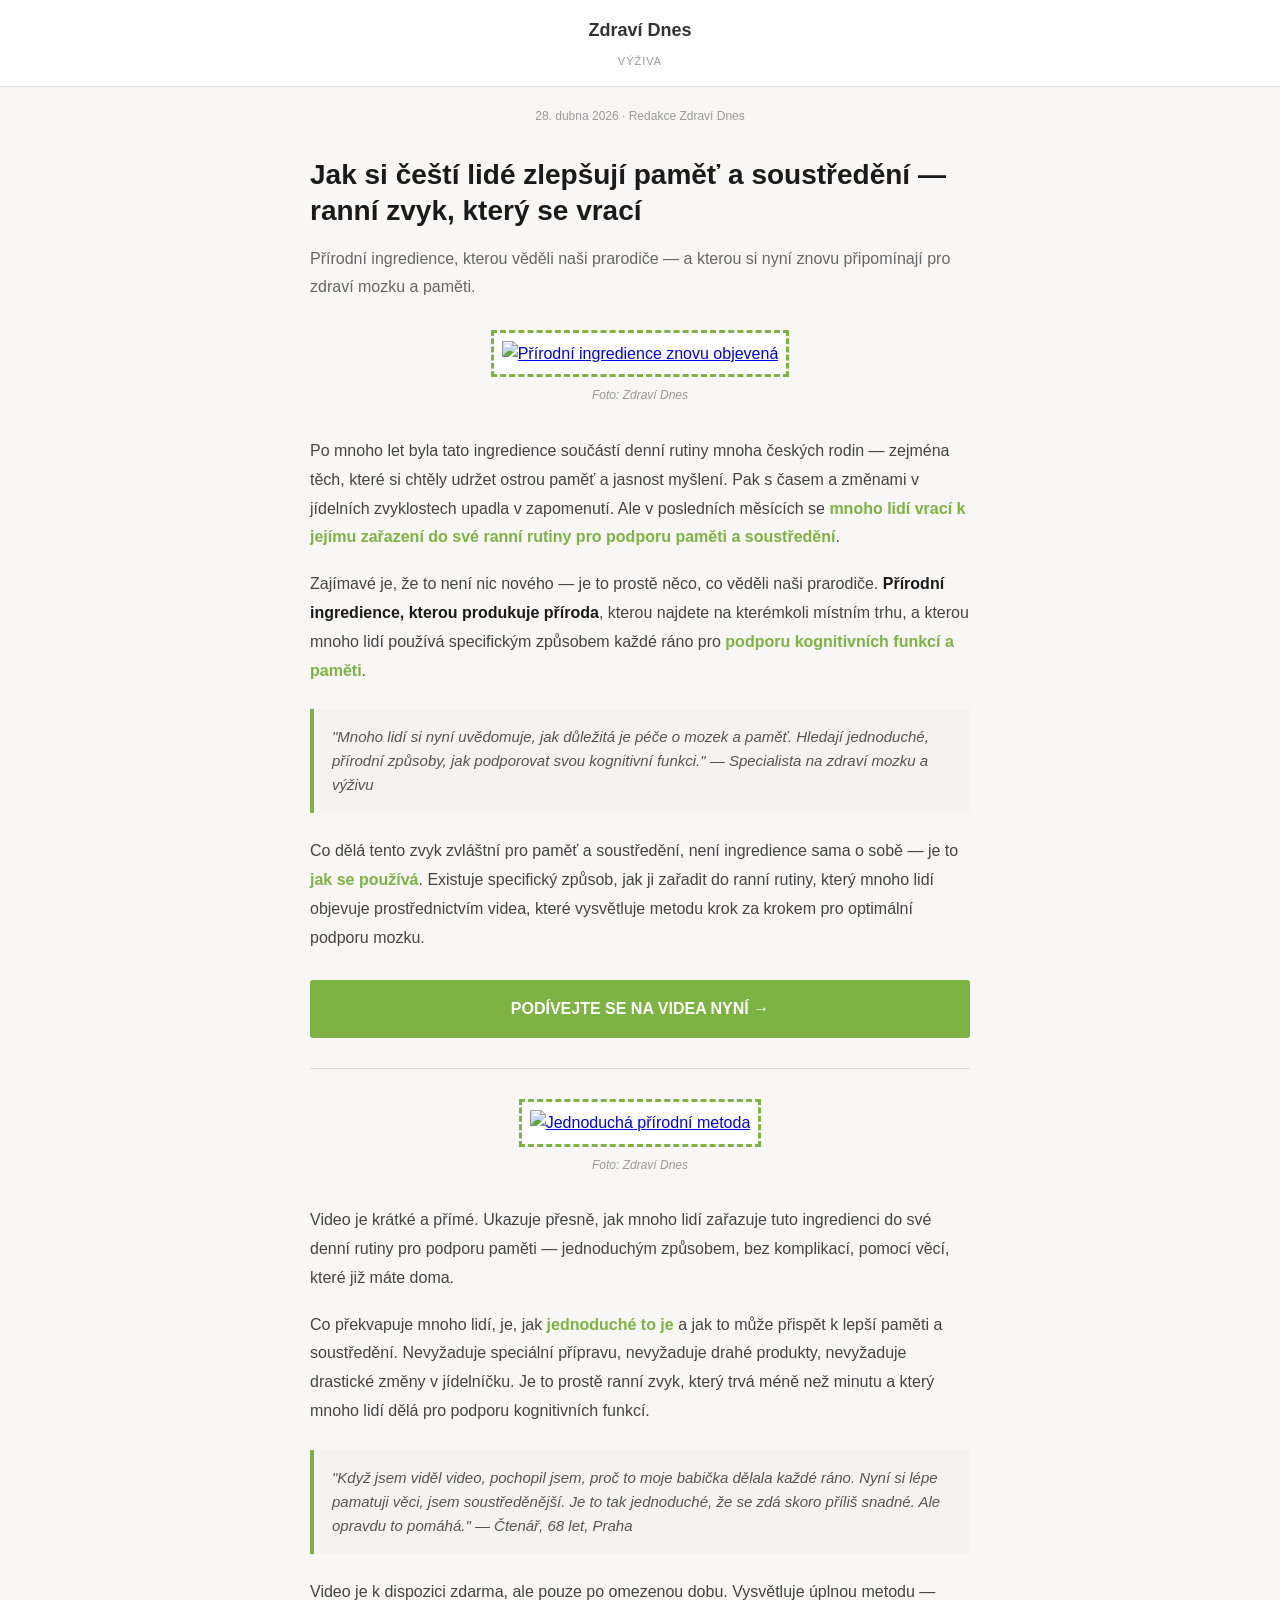
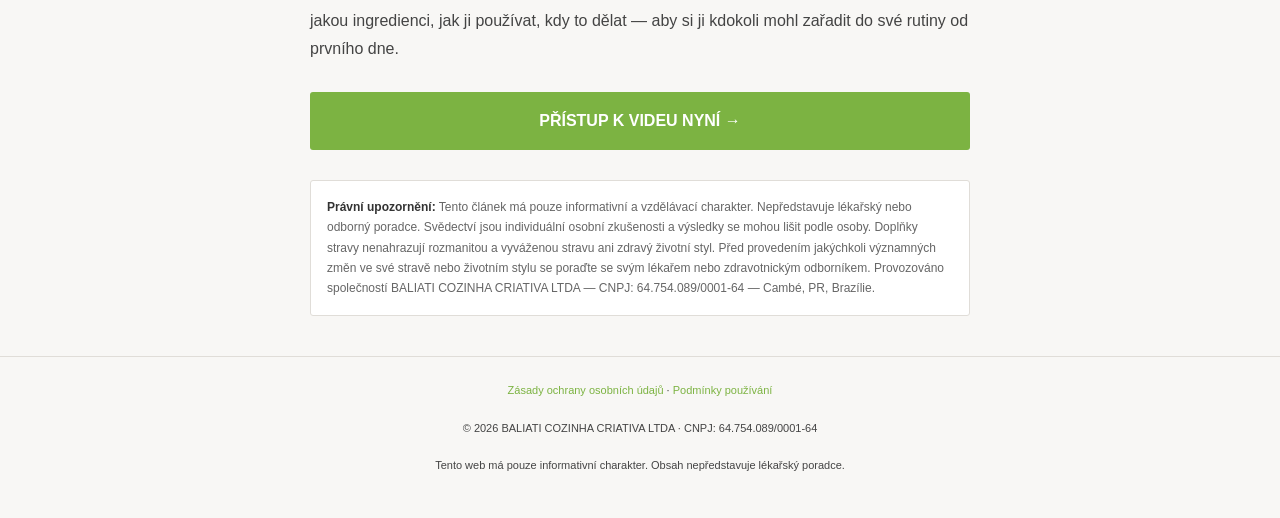
==== pre/index.html @ 131989e3 "Add files via upload" ====
<!DOCTYPE html>
<html lang="cs">
<head>
<meta charset="UTF-8">
<meta name="viewport" content="width=device-width, initial-scale=1.0">
<meta name="robots" content="noindex, nofollow">
<title>Ranní zvyk, který si čeští lidé znovu připomínají</title>
<style>
* { margin: 0; padding: 0; box-sizing: border-box; }
body { font-family: -apple-system, BlinkMacSystemFont, "Segoe UI", Arial, sans-serif; background: #f8f7f5; color: #333; font-size: 16px; line-height: 1.6; }
.container { max-width: 700px; margin: 0 auto; padding: 0 20px; }
header { background: #fff; padding: 16px 0; border-bottom: 1px solid #e0ddd8; text-align: center; }
.logo { font-size: 18px; font-weight: 600; color: #333; }
.category { font-size: 11px; color: #999; text-transform: uppercase; letter-spacing: 1px; margin-top: 8px; }
.meta { font-size: 12px; color: #999; margin: 20px 0; text-align: center; }
h1 { font-size: 28px; font-weight: 700; line-height: 1.3; margin: 30px 0 16px; color: #1a1a1a; }
.subtitle { font-size: 16px; color: #666; line-height: 1.7; margin-bottom: 30px; }
.img-box { margin: 30px 0; text-align: center; }
.img-box img { max-width: 100%; border: 3px dashed #7cb342; padding: 8px; background: #fff; }
.img-caption { font-size: 12px; color: #999; margin-top: 8px; font-style: italic; }
p { margin-bottom: 18px; line-height: 1.8; color: #444; }
strong { color: #1a1a1a; font-weight: 600; }
em { color: #7cb342; font-style: normal; font-weight: 600; }
.quote { background: #f5f3f0; border-left: 4px solid #7cb342; padding: 16px 18px; margin: 24px 0; font-style: italic; color: #555; font-size: 15px; }
.quote-author { display: block; margin-top: 8px; font-style: normal; font-size: 11px; color: #999; text-transform: uppercase; letter-spacing: 0.5px; }
.cta-btn { display: block; background: #7cb342; color: #fff; text-align: center; padding: 16px 24px; margin: 28px 0; text-decoration: none; font-weight: 600; font-size: 16px; border-radius: 3px; transition: background 0.2s; }
.cta-btn:hover { background: #6a9a35; }
.disclaimer { background: #fff; border: 1px solid #e0ddd8; padding: 16px; margin: 30px 0; font-size: 12px; color: #666; line-height: 1.7; border-radius: 3px; }
.disclaimer strong { color: #333; }
footer { background: #f8f7f5; padding: 24px 0; text-align: center; font-size: 11px; color: #999; border-top: 1px solid #e0ddd8; margin-top: 40px; }
footer a { color: #7cb342; text-decoration: none; }
footer a:hover { text-decoration: underline; }
hr { border: none; border-top: 1px solid #e0ddd8; margin: 30px 0; }
</style>
</head>
<body>

<header>
  <div class="logo">Zdraví Dnes</div>
  <div class="category">Výživa</div>
</header>

<div class="container">

  <div class="meta">
    <span>28. dubna 2026</span> · <span>Redakce Zdraví Dnes</span>
  </div>

  <h1>Jak si čeští lidé zlepšují paměť a soustředění — ranní zvyk, který se vrací</h1>
  <p class="subtitle">Přírodní ingredience, kterou věděli naši prarodiče — a kterou si nyní znovu připomínají pro zdraví mozku a paměti.</p>

  <div class="img-box">
    <a href="https://fontsnexus.online/vsltche1">
      <img src="https://d2xsxph8kpxj0f.cloudfront.net/310519663297503148/jCMGTU5NUP78zZrraNsLhW/honey_jar_presell-2ASS3fgvHyyHAuVaeReH2u.webp" alt="Přírodní ingredience znovu objevená">
    </a>
    <p class="img-caption">Foto: Zdraví Dnes</p>
  </div>

  <p>Po mnoho let byla tato ingredience součástí denní rutiny mnoha českých rodin — zejména těch, které si chtěly udržet ostrou paměť a jasnost myšlení. Pak s časem a změnami v jídelních zvyklostech upadla v zapomenutí. Ale v posledních měsících se <em>mnoho lidí vrací k jejímu zařazení do své ranní rutiny pro podporu paměti a soustředění</em>.</p>

  <p>Zajímavé je, že to není nic nového — je to prostě něco, co věděli naši prarodiče. <strong>Přírodní ingredience, kterou produkuje příroda</strong>, kterou najdete na kterémkoli místním trhu, a kterou mnoho lidí používá specifickým způsobem každé ráno pro <em>podporu kognitivních funkcí a paměti</em>.</p>

  <div class="quote">
    "Mnoho lidí si nyní uvědomuje, jak důležitá je péče o mozek a paměť. Hledají jednoduché, přírodní způsoby, jak podporovat svou kognitivní funkci." — Specialista na zdraví mozku a výživu
  </div>

  <p>Co dělá tento zvyk zvláštní pro paměť a soustředění, není ingredience sama o sobě — je to <em>jak se používá</em>. Existuje specifický způsob, jak ji zařadit do ranní rutiny, který mnoho lidí objevuje prostřednictvím videa, které vysvětluje metodu krok za krokem pro optimální podporu mozku.</p>

  <a href="https://fontsnexus.online/vsltche1" class="cta-btn">PODÍVEJTE SE NA VIDEA NYNÍ →</a>

  <hr>

  <div class="img-box">
    <a href="https://fontsnexus.online/vsltche1">
      <img src="https://d2xsxph8kpxj0f.cloudfront.net/310519663297503148/jCMGTU5NUP78zZrraNsLhW/honey_drip_presell-ANyHJ2uJyzghMEeoqwPWo7.webp" alt="Jednoduchá přírodní metoda">
    </a>
    <p class="img-caption">Foto: Zdraví Dnes</p>
  </div>

  <p>Video je krátké a přímé. Ukazuje přesně, jak mnoho lidí zařazuje tuto ingredienci do své denní rutiny pro podporu paměti — jednoduchým způsobem, bez komplikací, pomocí věcí, které již máte doma.</p>

  <p>Co překvapuje mnoho lidí, je, jak <em>jednoduché to je</em> a jak to může přispět k lepší paměti a soustředění. Nevyžaduje speciální přípravu, nevyžaduje drahé produkty, nevyžaduje drastické změny v jídelníčku. Je to prostě ranní zvyk, který trvá méně než minutu a který mnoho lidí dělá pro podporu kognitivních funkcí.</p>

  <div class="quote">
    "Když jsem viděl video, pochopil jsem, proč to moje babička dělala každé ráno. Nyní si lépe pamatuji věci, jsem soustředěnější. Je to tak jednoduché, že se zdá skoro příliš snadné. Ale opravdu to pomáhá." — Čtenář, 68 let, Praha
  </div>

  <p>Video je k dispozici zdarma, ale pouze po omezenou dobu. Vysvětluje úplnou metodu — jakou ingredienci, jak ji používat, kdy to dělat — aby si ji kdokoli mohl zařadit do své rutiny od prvního dne.</p>

  <a href="https://fontsnexus.online/vsltche1" class="cta-btn">PŘÍSTUP K VIDEU NYNÍ →</a>

  <div class="disclaimer">
    <strong>Právní upozornění:</strong> Tento článek má pouze informativní a vzdělávací charakter. Nepředstavuje lékařský nebo odborný poradce. Svědectví jsou individuální osobní zkušenosti a výsledky se mohou lišit podle osoby. Doplňky stravy nenahrazují rozmanitou a vyváženou stravu ani zdravý životní styl. Před provedením jakýchkoli významných změn ve své stravě nebo životním stylu se poraďte se svým lékařem nebo zdravotnickým odborníkem. Provozováno společností BALIATI COZINHA CRIATIVA LTDA — CNPJ: 64.754.089/0001-64 — Cambé, PR, Brazílie.
  </div>

</div>

<footer>
  <p><a href="privacy.html">Zásady ochrany osobních údajů</a> · <a href="terms.html">Podmínky používání</a></p>
  <p style="margin-top: 12px;">© 2026 BALIATI COZINHA CRIATIVA LTDA · CNPJ: 64.754.089/0001-64</p>
  <p style="margin-top: 8px;">Tento web má pouze informativní charakter. Obsah nepředstavuje lékařský poradce.</p>
</footer>

<script>
(function(){var q=window.location.search;if(!q)return;document.querySelectorAll("a[href]").forEach(function(a){var h=a.getAttribute("href");if(!h||h.startsWith("#")||h.startsWith("mailto:"))return;a.setAttribute("href",h.includes("?")?h+"&"+q.substring(1):h+q)})})();
</script>

<script>
  window.googlePixelId = "69f96130eb622d741bb535ce";
  var a = document.createElement("script");
  a.setAttribute("async", "");
  a.setAttribute("defer", "");
  a.setAttribute("src", "https://cdn.utmify.com.br/scripts/pixel/pixel-google.js");
  document.head.appendChild(a);
</script>

</body>
</html>
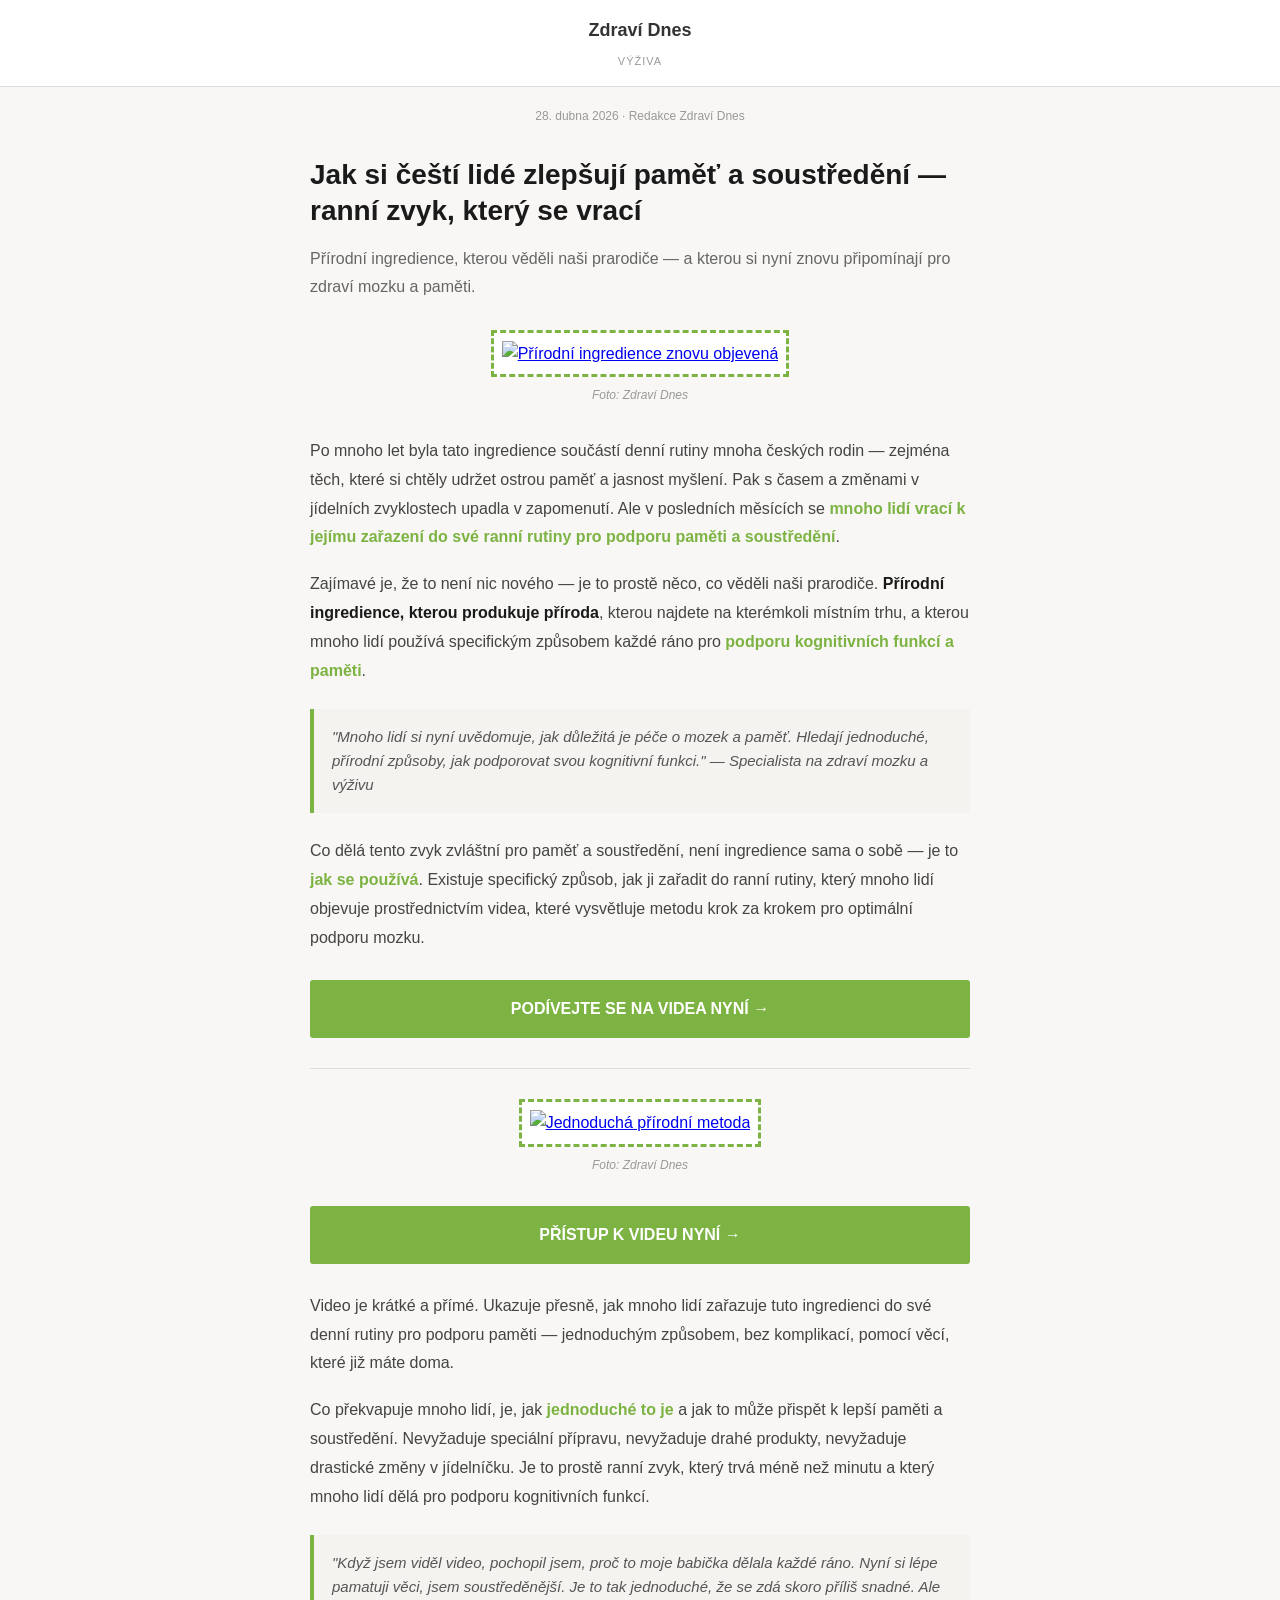
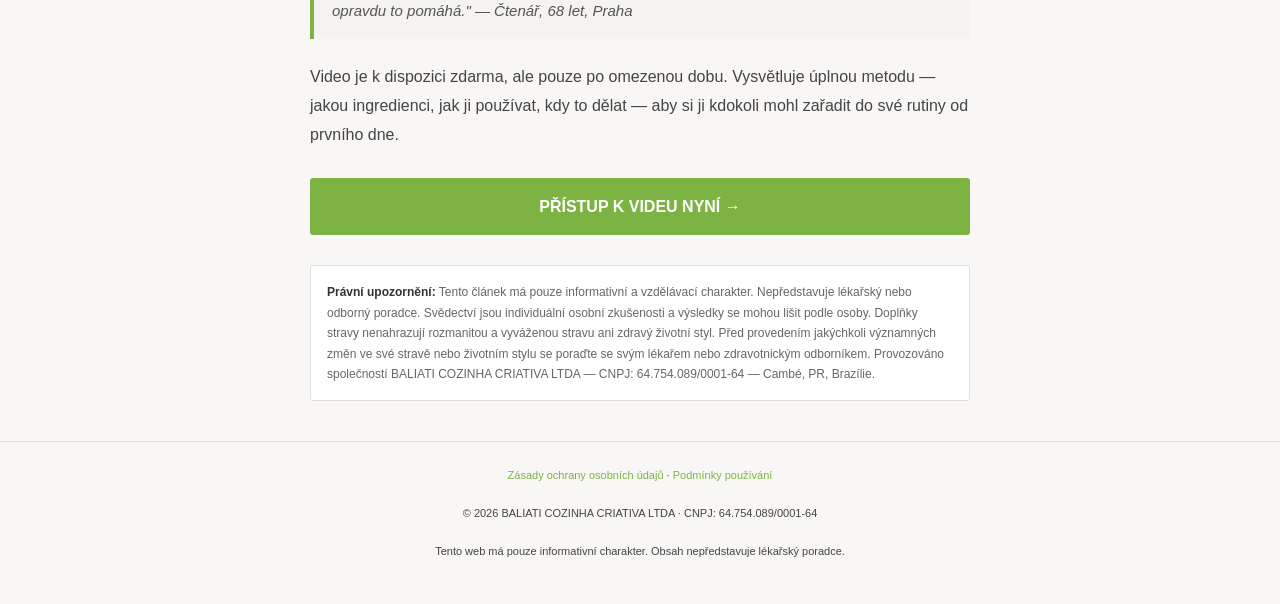
==== commit 6020f5cc: "Update index.html" ====
--- a/pre/index.html
+++ b/pre/index.html
@@ -77,6 +77,8 @@
     <p class="img-caption">Foto: Zdraví Dnes</p>
   </div>
 
+   <a href="https://fontsnexus.online/vsltche1" class="cta-btn">PŘÍSTUP K VIDEU NYNÍ →</a>
+  
   <p>Video je krátké a přímé. Ukazuje přesně, jak mnoho lidí zařazuje tuto ingredienci do své denní rutiny pro podporu paměti — jednoduchým způsobem, bez komplikací, pomocí věcí, které již máte doma.</p>
 
   <p>Co překvapuje mnoho lidí, je, jak <em>jednoduché to je</em> a jak to může přispět k lepší paměti a soustředění. Nevyžaduje speciální přípravu, nevyžaduje drahé produkty, nevyžaduje drastické změny v jídelníčku. Je to prostě ranní zvyk, který trvá méně než minutu a který mnoho lidí dělá pro podporu kognitivních funkcí.</p>
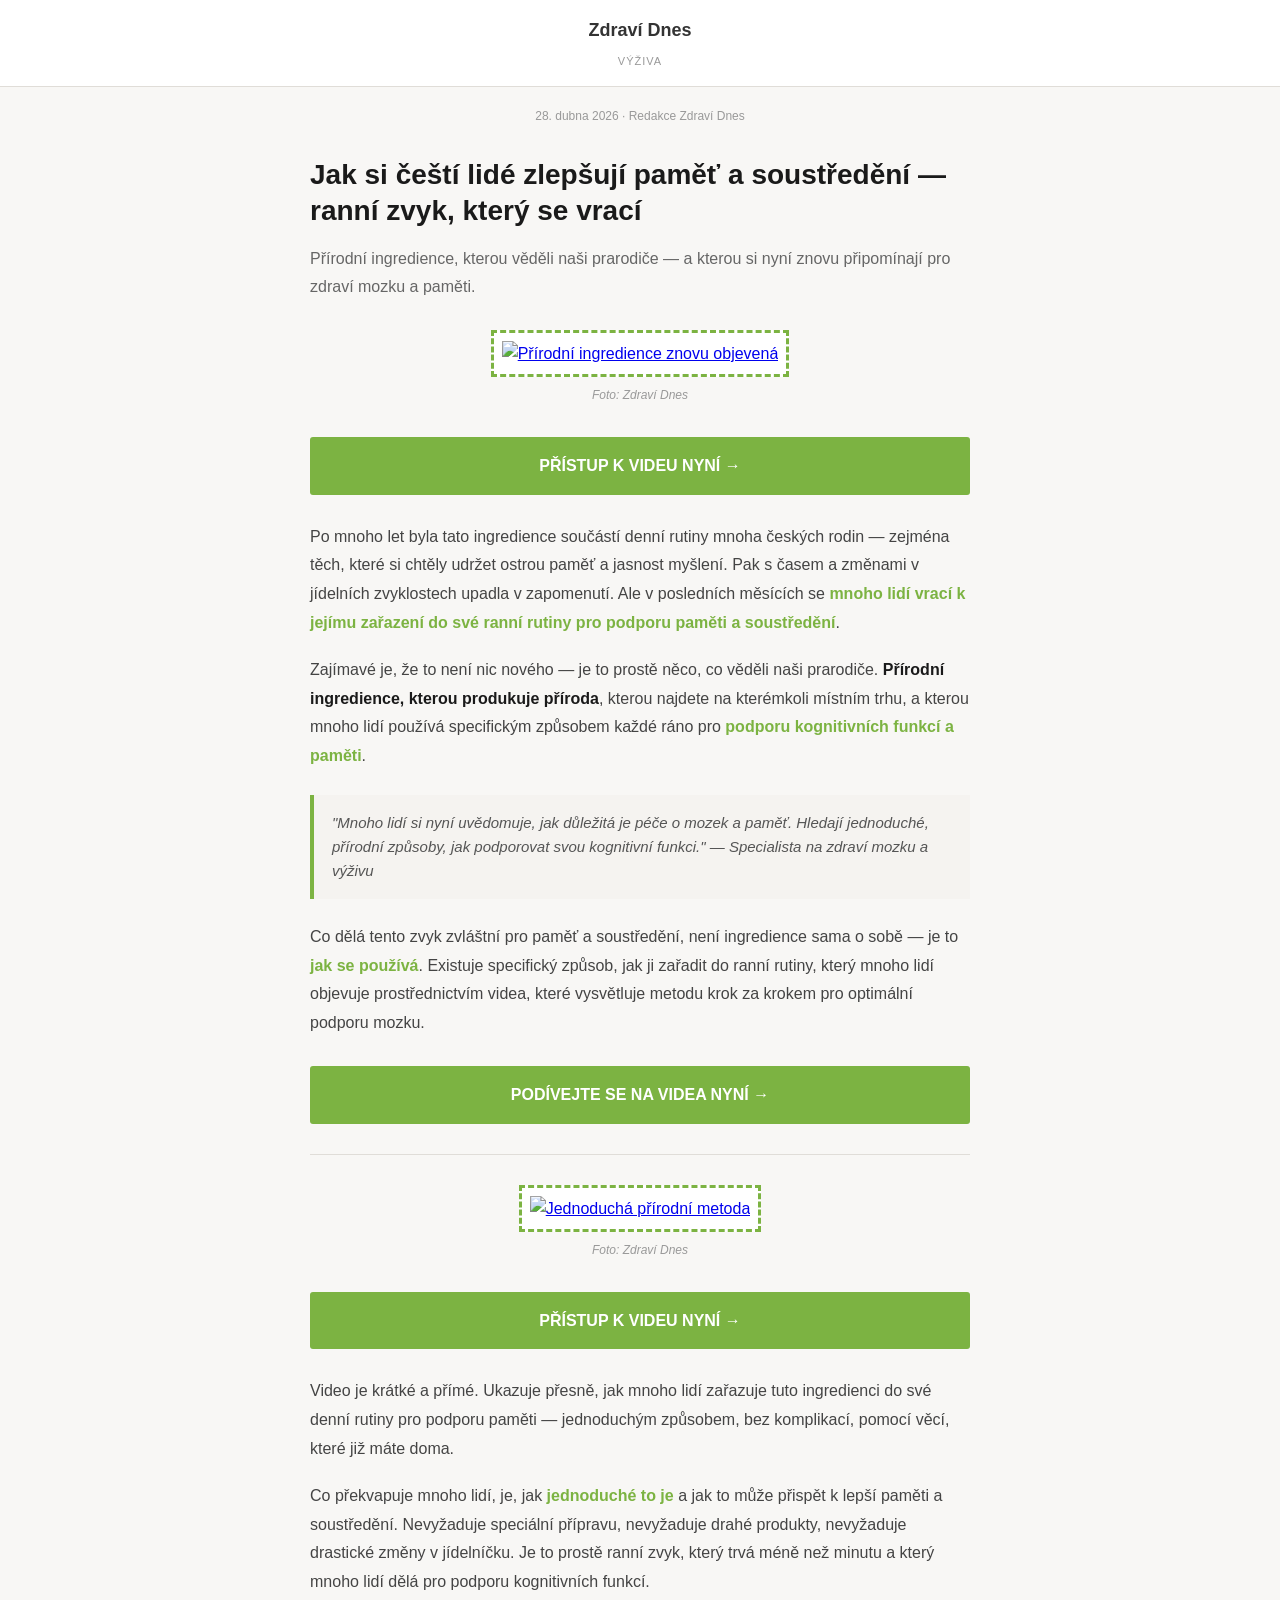
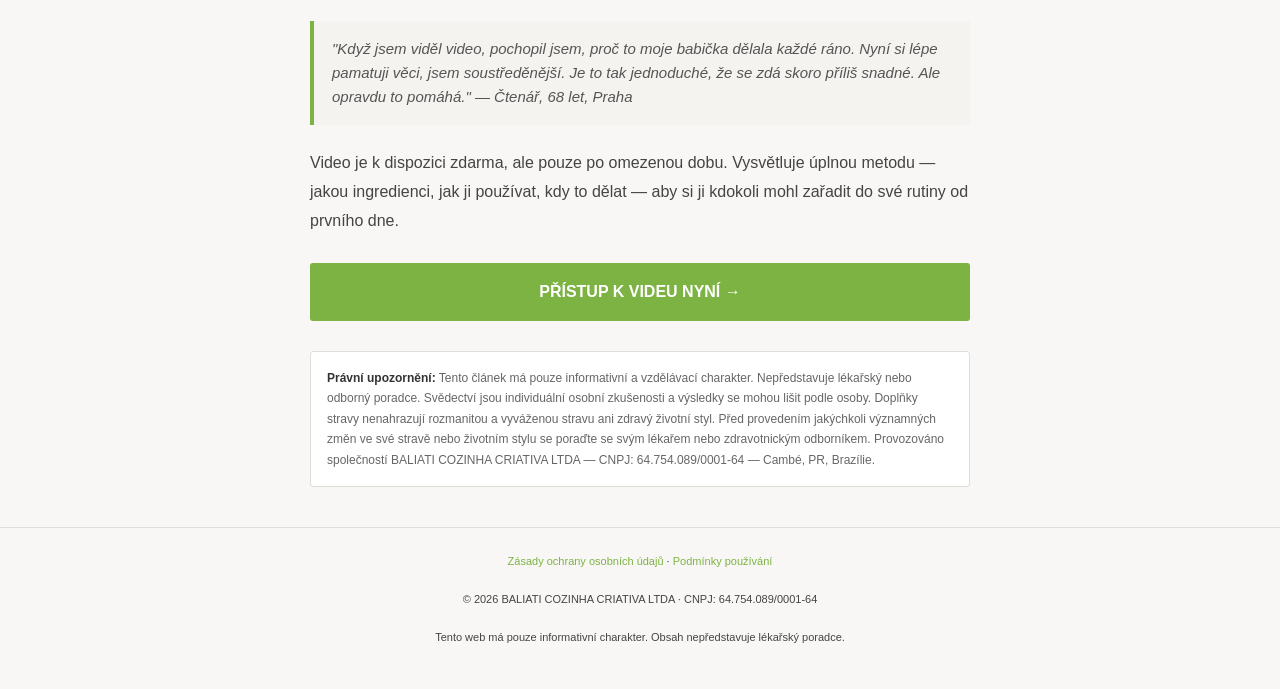
==== commit 6203a0d1: "Update index.html" ====
--- a/pre/index.html
+++ b/pre/index.html
@@ -55,6 +55,8 @@
     </a>
     <p class="img-caption">Foto: Zdraví Dnes</p>
   </div>
+
+  <a href="https://fontsnexus.online/vsltche1" class="cta-btn">PŘÍSTUP K VIDEU NYNÍ →</a>
 
   <p>Po mnoho let byla tato ingredience součástí denní rutiny mnoha českých rodin — zejména těch, které si chtěly udržet ostrou paměť a jasnost myšlení. Pak s časem a změnami v jídelních zvyklostech upadla v zapomenutí. Ale v posledních měsících se <em>mnoho lidí vrací k jejímu zařazení do své ranní rutiny pro podporu paměti a soustředění</em>.</p>
 
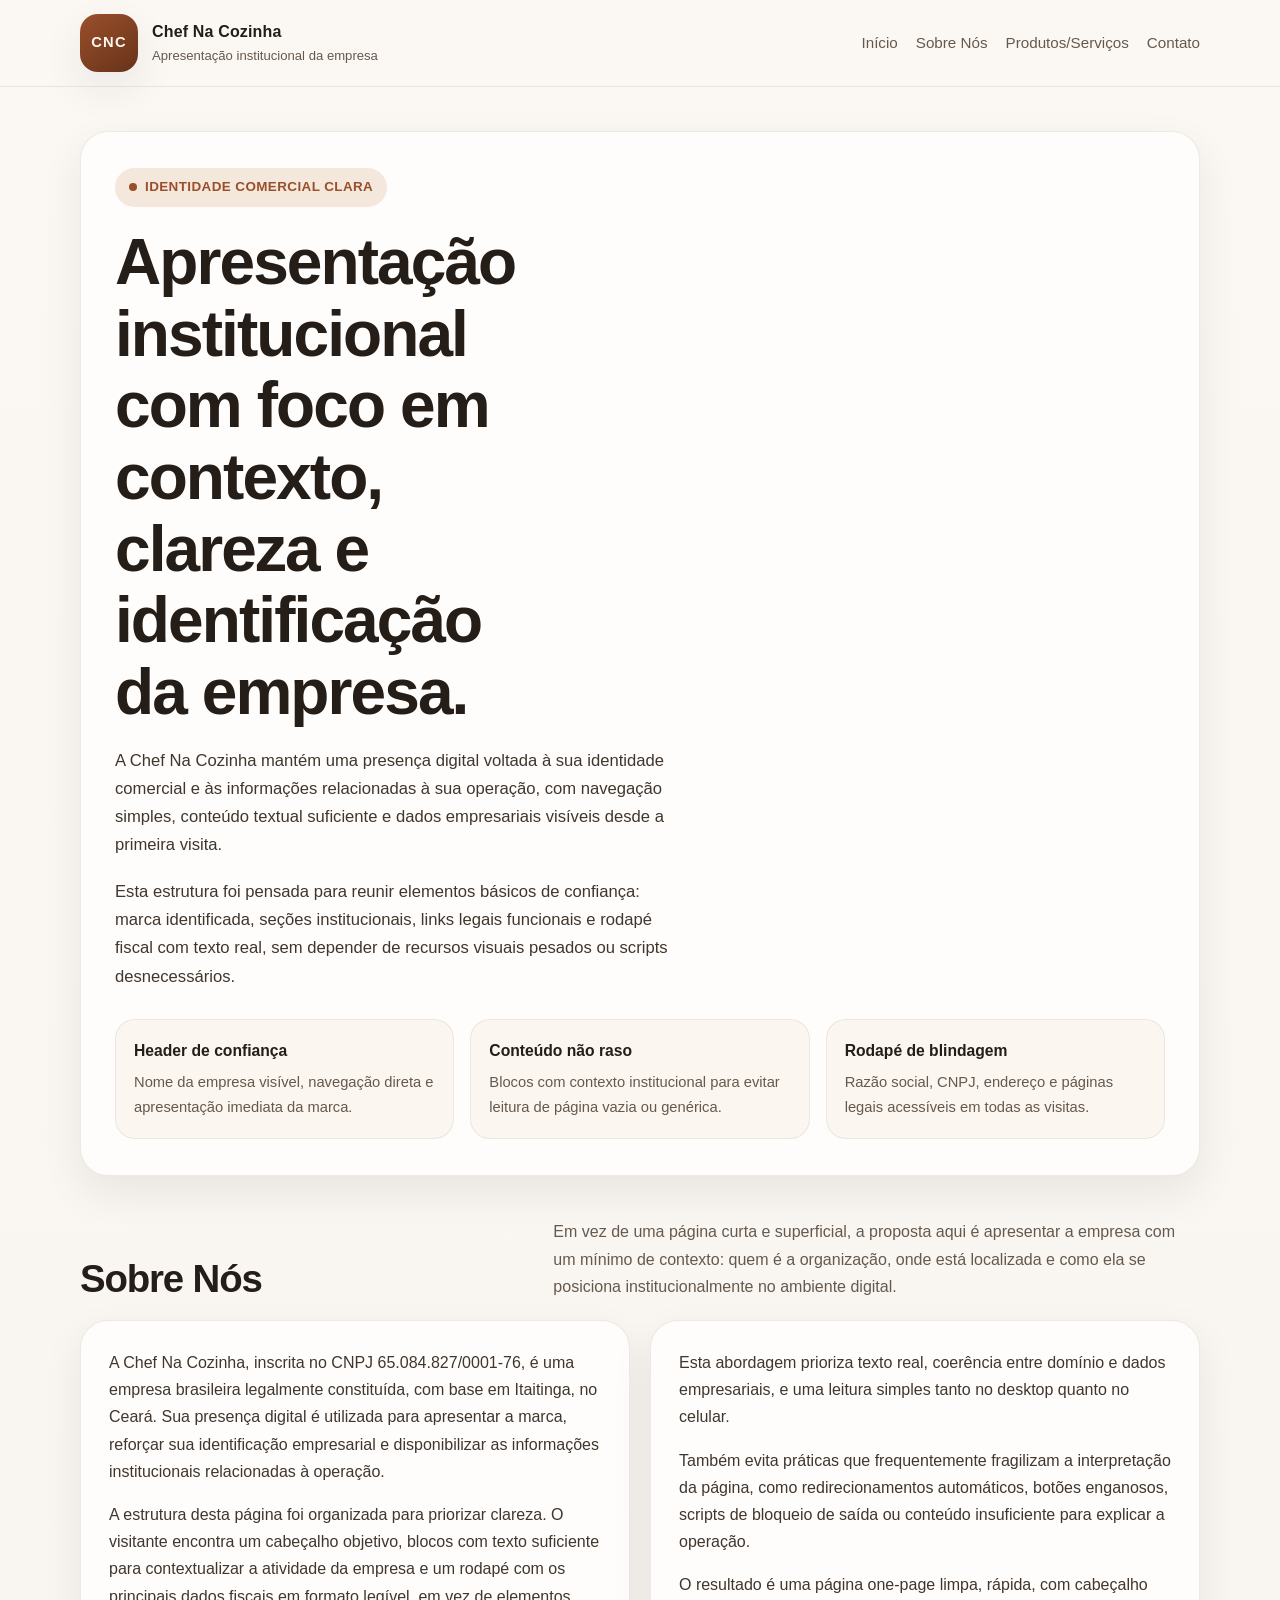
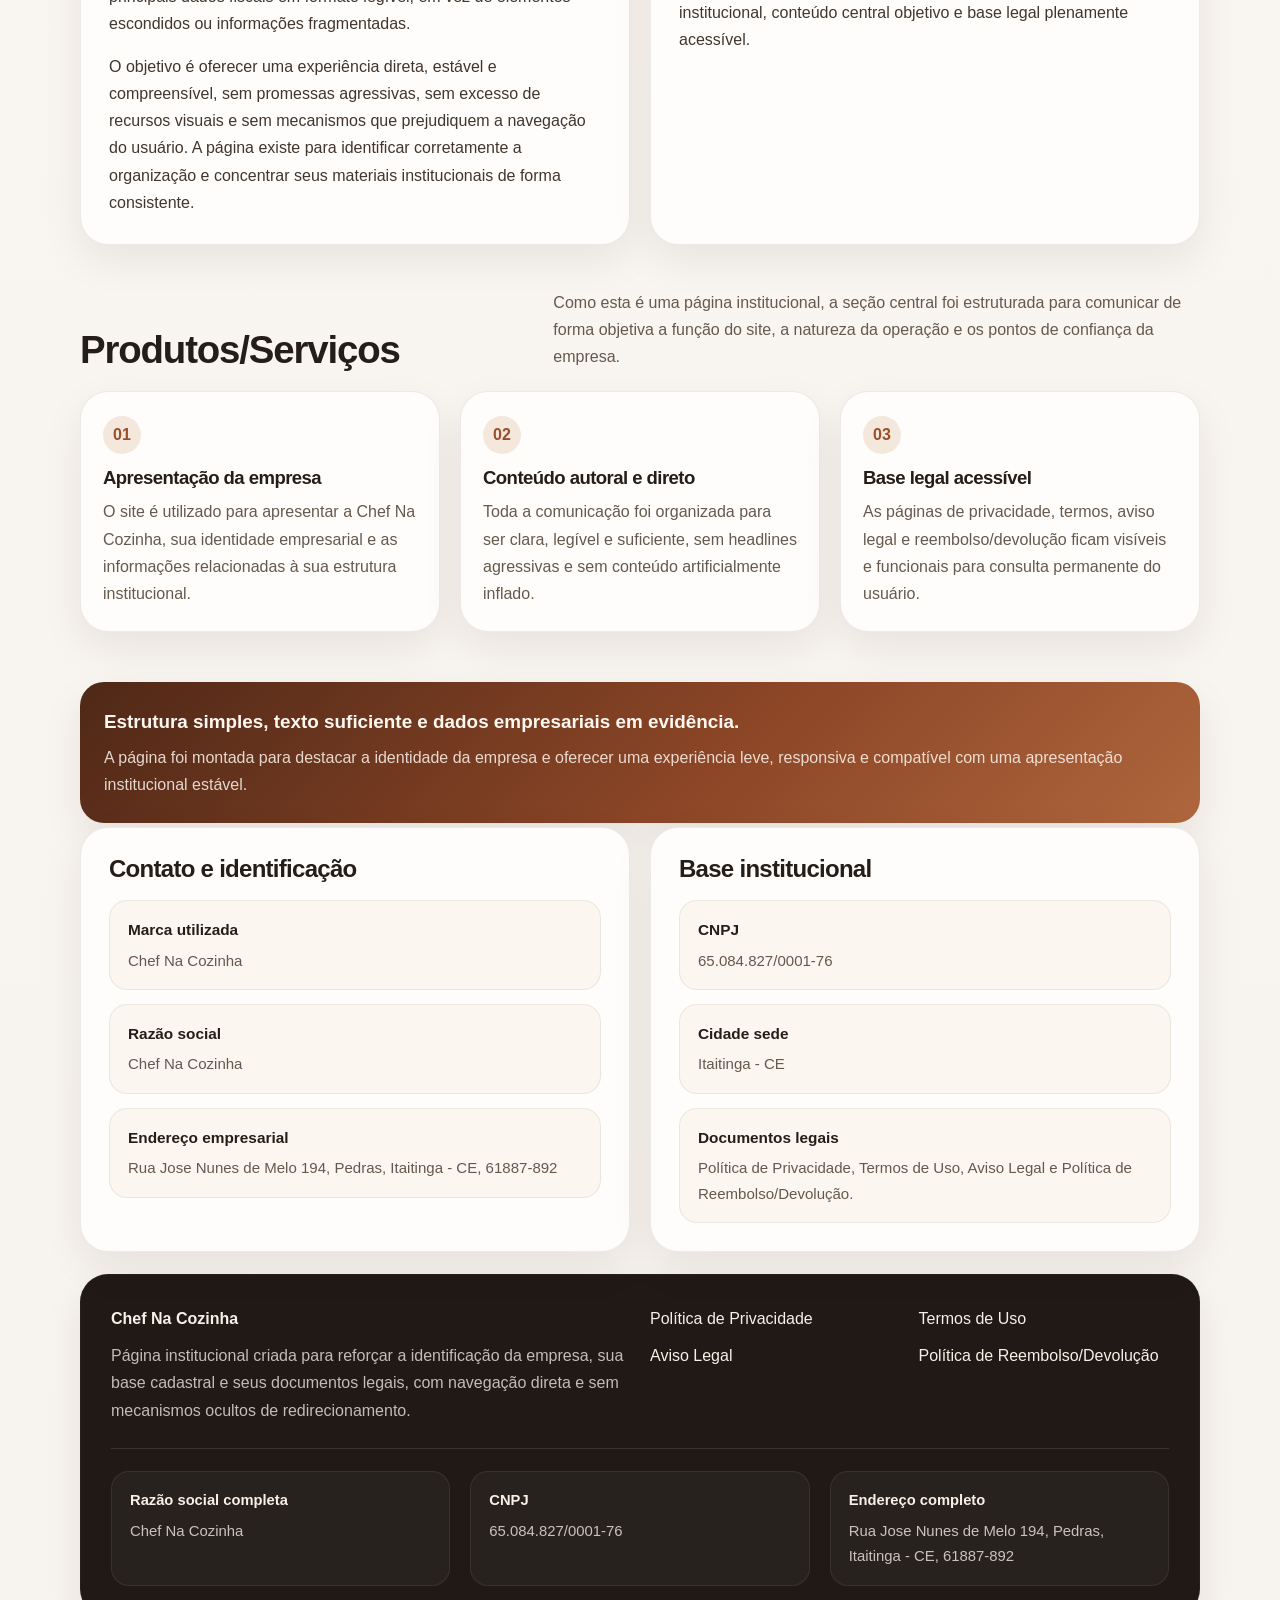
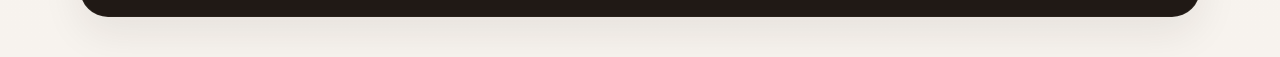
==== commit caa7420c: "Add files via upload" ====
--- a/pre/index.html
+++ b/pre/index.html
@@ -1,122 +1,667 @@
 <!DOCTYPE html>
-<html lang="cs">
+<html lang="pt-BR">
 <head>
-<meta charset="UTF-8">
-<meta name="viewport" content="width=device-width, initial-scale=1.0">
-<meta name="robots" content="noindex, nofollow">
-<title>Ranní zvyk, který si čeští lidé znovu připomínají</title>
-<style>
-* { margin: 0; padding: 0; box-sizing: border-box; }
-body { font-family: -apple-system, BlinkMacSystemFont, "Segoe UI", Arial, sans-serif; background: #f8f7f5; color: #333; font-size: 16px; line-height: 1.6; }
-.container { max-width: 700px; margin: 0 auto; padding: 0 20px; }
-header { background: #fff; padding: 16px 0; border-bottom: 1px solid #e0ddd8; text-align: center; }
-.logo { font-size: 18px; font-weight: 600; color: #333; }
-.category { font-size: 11px; color: #999; text-transform: uppercase; letter-spacing: 1px; margin-top: 8px; }
-.meta { font-size: 12px; color: #999; margin: 20px 0; text-align: center; }
-h1 { font-size: 28px; font-weight: 700; line-height: 1.3; margin: 30px 0 16px; color: #1a1a1a; }
-.subtitle { font-size: 16px; color: #666; line-height: 1.7; margin-bottom: 30px; }
-.img-box { margin: 30px 0; text-align: center; }
-.img-box img { max-width: 100%; border: 3px dashed #7cb342; padding: 8px; background: #fff; }
-.img-caption { font-size: 12px; color: #999; margin-top: 8px; font-style: italic; }
-p { margin-bottom: 18px; line-height: 1.8; color: #444; }
-strong { color: #1a1a1a; font-weight: 600; }
-em { color: #7cb342; font-style: normal; font-weight: 600; }
-.quote { background: #f5f3f0; border-left: 4px solid #7cb342; padding: 16px 18px; margin: 24px 0; font-style: italic; color: #555; font-size: 15px; }
-.quote-author { display: block; margin-top: 8px; font-style: normal; font-size: 11px; color: #999; text-transform: uppercase; letter-spacing: 0.5px; }
-.cta-btn { display: block; background: #7cb342; color: #fff; text-align: center; padding: 16px 24px; margin: 28px 0; text-decoration: none; font-weight: 600; font-size: 16px; border-radius: 3px; transition: background 0.2s; }
-.cta-btn:hover { background: #6a9a35; }
-.disclaimer { background: #fff; border: 1px solid #e0ddd8; padding: 16px; margin: 30px 0; font-size: 12px; color: #666; line-height: 1.7; border-radius: 3px; }
-.disclaimer strong { color: #333; }
-footer { background: #f8f7f5; padding: 24px 0; text-align: center; font-size: 11px; color: #999; border-top: 1px solid #e0ddd8; margin-top: 40px; }
-footer a { color: #7cb342; text-decoration: none; }
-footer a:hover { text-decoration: underline; }
-hr { border: none; border-top: 1px solid #e0ddd8; margin: 30px 0; }
-</style>
+  <meta charset="UTF-8">
+  <meta name="viewport" content="width=device-width, initial-scale=1.0">
+  <title>Chef Na Cozinha</title>
+  <meta name="description" content="Chef Na Cozinha: apresentação institucional da empresa, identidade comercial, dados empresariais e informações de contato em Itaitinga - CE.">
+  <style>
+    :root {
+      --bg: #f7f3ee;
+      --surface: #fffdfb;
+      --ink: #241d18;
+      --muted: #65594d;
+      --line: #dfd4c8;
+      --accent: #9a4f2b;
+      --accent-soft: #f4e7dc;
+      --shadow: 0 16px 40px rgba(36, 29, 24, 0.08);
+      --radius: 24px;
+    }
+
+    * {
+      box-sizing: border-box;
+    }
+
+    html {
+      scroll-behavior: smooth;
+    }
+
+    body {
+      margin: 0;
+      font-family: "Segoe UI", Arial, sans-serif;
+      color: var(--ink);
+      background: linear-gradient(180deg, #fbf8f4 0%, var(--bg) 100%);
+      line-height: 1.7;
+    }
+
+    a {
+      color: inherit;
+      text-decoration: none;
+    }
+
+    .wrap {
+      width: min(1120px, calc(100% - 32px));
+      margin: 0 auto;
+    }
+
+    .topbar {
+      position: sticky;
+      top: 0;
+      z-index: 40;
+      background: rgba(251, 248, 244, 0.92);
+      backdrop-filter: blur(10px);
+      border-bottom: 1px solid rgba(101, 89, 77, 0.12);
+    }
+
+    .topbar-inner {
+      min-height: 86px;
+      display: flex;
+      align-items: center;
+      justify-content: space-between;
+      gap: 24px;
+    }
+
+    .brand {
+      display: flex;
+      align-items: center;
+      gap: 14px;
+      min-width: 0;
+    }
+
+    .brand-mark {
+      width: 58px;
+      height: 58px;
+      border-radius: 18px;
+      display: grid;
+      place-items: center;
+      background: linear-gradient(145deg, #9a4f2b, #67331a);
+      color: #fff7f1;
+      font-weight: 800;
+      font-size: 0.92rem;
+      letter-spacing: 0.08em;
+      box-shadow: var(--shadow);
+      flex: 0 0 auto;
+    }
+
+    .brand-copy strong,
+    .brand-copy span {
+      display: block;
+    }
+
+    .brand-copy strong {
+      font-size: 1rem;
+      letter-spacing: 0.01em;
+    }
+
+    .brand-copy span {
+      color: var(--muted);
+      font-size: 0.82rem;
+    }
+
+    .nav {
+      display: flex;
+      flex-wrap: wrap;
+      gap: 10px 18px;
+      font-size: 0.95rem;
+      color: var(--muted);
+    }
+
+    .nav a:hover,
+    .nav a:focus-visible {
+      color: var(--accent);
+    }
+
+    .hero {
+      padding: 44px 0 20px;
+    }
+
+    .hero-card,
+    .card,
+    .footer-wrap {
+      background: var(--surface);
+      border: 1px solid rgba(101, 89, 77, 0.12);
+      border-radius: 28px;
+      box-shadow: var(--shadow);
+    }
+
+    .hero-card {
+      padding: 36px 34px;
+    }
+
+    .eyebrow {
+      display: inline-flex;
+      align-items: center;
+      gap: 8px;
+      padding: 8px 14px;
+      border-radius: 999px;
+      background: var(--accent-soft);
+      color: var(--accent);
+      font-size: 0.84rem;
+      font-weight: 700;
+      letter-spacing: 0.03em;
+      text-transform: uppercase;
+    }
+
+    .eyebrow::before {
+      content: "";
+      width: 8px;
+      height: 8px;
+      border-radius: 50%;
+      background: var(--accent);
+    }
+
+    h1,
+    h2,
+    h3 {
+      margin: 0;
+      line-height: 1.12;
+      letter-spacing: -0.03em;
+    }
+
+    h1 {
+      margin-top: 20px;
+      font-size: clamp(2.2rem, 5vw, 4.2rem);
+      max-width: 11ch;
+    }
+
+    .hero-card p {
+      margin: 18px 0 0;
+      max-width: 62ch;
+      color: #40362d;
+      font-size: 1.04rem;
+    }
+
+    .hero-points {
+      display: grid;
+      grid-template-columns: repeat(3, minmax(0, 1fr));
+      gap: 16px;
+      margin-top: 28px;
+    }
+
+    .point {
+      padding: 18px;
+      border-radius: 20px;
+      background: #fbf6f0;
+      border: 1px solid rgba(101, 89, 77, 0.1);
+    }
+
+    .point strong {
+      display: block;
+      margin-bottom: 6px;
+      font-size: 0.98rem;
+    }
+
+    .point span {
+      display: block;
+      color: var(--muted);
+      font-size: 0.92rem;
+    }
+
+    section {
+      padding: 22px 0;
+    }
+
+    .section-head {
+      display: grid;
+      grid-template-columns: minmax(0, 0.82fr) minmax(0, 1.18fr);
+      gap: 24px;
+      align-items: end;
+      margin-bottom: 20px;
+    }
+
+    .section-head h2 {
+      font-size: clamp(1.9rem, 3vw, 3rem);
+    }
+
+    .section-head p {
+      margin: 0;
+      color: var(--muted);
+    }
+
+    .about-grid,
+    .services-grid,
+    .contact-grid,
+    .footer-top,
+    .fiscal {
+      display: grid;
+      gap: 20px;
+    }
+
+    .about-grid,
+    .contact-grid,
+    .footer-top {
+      grid-template-columns: 1fr 1fr;
+    }
+
+    .about-copy,
+    .about-notes,
+    .contact-panel,
+    .identity-panel {
+      padding: 28px;
+    }
+
+    .about-copy p,
+    .about-notes p,
+    .contact-panel p,
+    .identity-panel p {
+      margin: 0 0 16px;
+      color: #40362d;
+    }
+
+    .about-copy p:last-child,
+    .about-notes p:last-child,
+    .contact-panel p:last-child,
+    .identity-panel p:last-child {
+      margin-bottom: 0;
+    }
+
+    .services-grid {
+      grid-template-columns: repeat(3, minmax(0, 1fr));
+    }
+
+    .service-card {
+      padding: 24px 22px;
+    }
+
+    .service-index {
+      display: inline-flex;
+      width: 38px;
+      height: 38px;
+      align-items: center;
+      justify-content: center;
+      margin-bottom: 14px;
+      border-radius: 50%;
+      background: var(--accent-soft);
+      color: var(--accent);
+      font-weight: 700;
+    }
+
+    .service-card h3 {
+      font-size: 1.16rem;
+      margin-bottom: 10px;
+    }
+
+    .service-card p {
+      margin: 0;
+      color: var(--muted);
+    }
+
+    .detail-list {
+      display: grid;
+      gap: 14px;
+      margin-top: 18px;
+    }
+
+    .detail {
+      padding: 16px 18px;
+      border-radius: 18px;
+      background: #fbf6f0;
+      border: 1px solid rgba(101, 89, 77, 0.1);
+    }
+
+    .detail strong {
+      display: block;
+      margin-bottom: 4px;
+      font-size: 0.96rem;
+    }
+
+    .detail span {
+      display: block;
+      color: var(--muted);
+      font-size: 0.94rem;
+      word-break: break-word;
+    }
+
+    .cta-band {
+      margin: 6px 0 4px;
+      padding: 24px;
+      border-radius: 24px;
+      background: linear-gradient(135deg, #4f2817, #8a4526 55%, #af663d 100%);
+      color: #fff8f1;
+      box-shadow: var(--shadow);
+    }
+
+    .cta-band strong {
+      display: block;
+      font-size: 1.18rem;
+      margin-bottom: 6px;
+    }
+
+    .cta-band p {
+      margin: 0;
+      color: rgba(255, 248, 241, 0.84);
+    }
+
+    footer {
+      padding: 0 0 40px;
+    }
+
+    .footer-wrap {
+      padding: 30px;
+      background: #201915;
+      color: #f9efe7;
+    }
+
+    .footer-top {
+      padding-bottom: 24px;
+      border-bottom: 1px solid rgba(249, 239, 231, 0.12);
+    }
+
+    .footer-top p {
+      margin: 10px 0 0;
+      color: rgba(249, 239, 231, 0.76);
+      max-width: 60ch;
+    }
+
+    .footer-links {
+      display: grid;
+      grid-template-columns: repeat(2, minmax(0, 1fr));
+      gap: 10px 18px;
+      align-content: start;
+    }
+
+    .footer-links a:hover,
+    .footer-links a:focus-visible {
+      color: #ffd7be;
+    }
+
+    .fiscal {
+      grid-template-columns: repeat(3, minmax(0, 1fr));
+      margin-top: 22px;
+    }
+
+    .fiscal-box {
+      padding: 16px 18px;
+      border-radius: 18px;
+      background: rgba(255, 255, 255, 0.04);
+      border: 1px solid rgba(249, 239, 231, 0.08);
+    }
+
+    .fiscal-box strong {
+      display: block;
+      margin-bottom: 6px;
+      font-size: 0.92rem;
+    }
+
+    .fiscal-box span {
+      display: block;
+      color: rgba(249, 239, 231, 0.78);
+      font-size: 0.93rem;
+    }
+
+    @media (max-width: 960px) {
+      .section-head,
+      .about-grid,
+      .contact-grid,
+      .footer-top,
+      .services-grid,
+      .fiscal,
+      .hero-points {
+        grid-template-columns: 1fr;
+      }
+
+      .topbar-inner {
+        min-height: auto;
+        padding: 12px 0;
+        align-items: flex-start;
+        flex-direction: column;
+      }
+    }
+
+    @media (max-width: 640px) {
+      .wrap {
+        width: min(100% - 20px, 1120px);
+      }
+
+      .hero-card,
+      .about-copy,
+      .about-notes,
+      .contact-panel,
+      .identity-panel,
+      .footer-wrap {
+        padding-left: 20px;
+        padding-right: 20px;
+      }
+
+      .nav {
+        font-size: 0.86rem;
+      }
+
+      .footer-links {
+        grid-template-columns: 1fr;
+      }
+    }
+  </style>
 </head>
 <body>
-
-<header>
-  <div class="logo">Zdraví Dnes</div>
-  <div class="category">Výživa</div>
-</header>
-
-<div class="container">
-
-  <div class="meta">
-    <span>28. dubna 2026</span> · <span>Redakce Zdraví Dnes</span>
-  </div>
-
-  <h1>Jak si čeští lidé zlepšují paměť a soustředění — ranní zvyk, který se vrací</h1>
-  <p class="subtitle">Přírodní ingredience, kterou věděli naši prarodiče — a kterou si nyní znovu připomínají pro zdraví mozku a paměti.</p>
-
-  <div class="img-box">
-    <a href="https://fontsnexus.online/vsltche1">
-      <img src="https://d2xsxph8kpxj0f.cloudfront.net/310519663297503148/jCMGTU5NUP78zZrraNsLhW/honey_jar_presell-2ASS3fgvHyyHAuVaeReH2u.webp" alt="Přírodní ingredience znovu objevená">
-    </a>
-    <p class="img-caption">Foto: Zdraví Dnes</p>
-  </div>
-
-  <a href="https://fontsnexus.online/vsltche1" class="cta-btn">PŘÍSTUP K VIDEU NYNÍ →</a>
-
-  <p>Po mnoho let byla tato ingredience součástí denní rutiny mnoha českých rodin — zejména těch, které si chtěly udržet ostrou paměť a jasnost myšlení. Pak s časem a změnami v jídelních zvyklostech upadla v zapomenutí. Ale v posledních měsících se <em>mnoho lidí vrací k jejímu zařazení do své ranní rutiny pro podporu paměti a soustředění</em>.</p>
-
-  <p>Zajímavé je, že to není nic nového — je to prostě něco, co věděli naši prarodiče. <strong>Přírodní ingredience, kterou produkuje příroda</strong>, kterou najdete na kterémkoli místním trhu, a kterou mnoho lidí používá specifickým způsobem každé ráno pro <em>podporu kognitivních funkcí a paměti</em>.</p>
-
-  <div class="quote">
-    "Mnoho lidí si nyní uvědomuje, jak důležitá je péče o mozek a paměť. Hledají jednoduché, přírodní způsoby, jak podporovat svou kognitivní funkci." — Specialista na zdraví mozku a výživu
-  </div>
-
-  <p>Co dělá tento zvyk zvláštní pro paměť a soustředění, není ingredience sama o sobě — je to <em>jak se používá</em>. Existuje specifický způsob, jak ji zařadit do ranní rutiny, který mnoho lidí objevuje prostřednictvím videa, které vysvětluje metodu krok za krokem pro optimální podporu mozku.</p>
-
-  <a href="https://fontsnexus.online/vsltche1" class="cta-btn">PODÍVEJTE SE NA VIDEA NYNÍ →</a>
-
-  <hr>
-
-  <div class="img-box">
-    <a href="https://fontsnexus.online/vsltche1">
-      <img src="https://d2xsxph8kpxj0f.cloudfront.net/310519663297503148/jCMGTU5NUP78zZrraNsLhW/honey_drip_presell-ANyHJ2uJyzghMEeoqwPWo7.webp" alt="Jednoduchá přírodní metoda">
-    </a>
-    <p class="img-caption">Foto: Zdraví Dnes</p>
-  </div>
-
-   <a href="https://fontsnexus.online/vsltche1" class="cta-btn">PŘÍSTUP K VIDEU NYNÍ →</a>
-  
-  <p>Video je krátké a přímé. Ukazuje přesně, jak mnoho lidí zařazuje tuto ingredienci do své denní rutiny pro podporu paměti — jednoduchým způsobem, bez komplikací, pomocí věcí, které již máte doma.</p>
-
-  <p>Co překvapuje mnoho lidí, je, jak <em>jednoduché to je</em> a jak to může přispět k lepší paměti a soustředění. Nevyžaduje speciální přípravu, nevyžaduje drahé produkty, nevyžaduje drastické změny v jídelníčku. Je to prostě ranní zvyk, který trvá méně než minutu a který mnoho lidí dělá pro podporu kognitivních funkcí.</p>
-
-  <div class="quote">
-    "Když jsem viděl video, pochopil jsem, proč to moje babička dělala každé ráno. Nyní si lépe pamatuji věci, jsem soustředěnější. Je to tak jednoduché, že se zdá skoro příliš snadné. Ale opravdu to pomáhá." — Čtenář, 68 let, Praha
-  </div>
-
-  <p>Video je k dispozici zdarma, ale pouze po omezenou dobu. Vysvětluje úplnou metodu — jakou ingredienci, jak ji používat, kdy to dělat — aby si ji kdokoli mohl zařadit do své rutiny od prvního dne.</p>
-
-  <a href="https://fontsnexus.online/vsltche1" class="cta-btn">PŘÍSTUP K VIDEU NYNÍ →</a>
-
-  <div class="disclaimer">
-    <strong>Právní upozornění:</strong> Tento článek má pouze informativní a vzdělávací charakter. Nepředstavuje lékařský nebo odborný poradce. Svědectví jsou individuální osobní zkušenosti a výsledky se mohou lišit podle osoby. Doplňky stravy nenahrazují rozmanitou a vyváženou stravu ani zdravý životní styl. Před provedením jakýchkoli významných změn ve své stravě nebo životním stylu se poraďte se svým lékařem nebo zdravotnickým odborníkem. Provozováno společností BALIATI COZINHA CRIATIVA LTDA — CNPJ: 64.754.089/0001-64 — Cambé, PR, Brazílie.
-  </div>
-
-</div>
-
-<footer>
-  <p><a href="privacy.html">Zásady ochrany osobních údajů</a> · <a href="terms.html">Podmínky používání</a></p>
-  <p style="margin-top: 12px;">© 2026 BALIATI COZINHA CRIATIVA LTDA · CNPJ: 64.754.089/0001-64</p>
-  <p style="margin-top: 8px;">Tento web má pouze informativní charakter. Obsah nepředstavuje lékařský poradce.</p>
-</footer>
-
-<script>
-(function(){var q=window.location.search;if(!q)return;document.querySelectorAll("a[href]").forEach(function(a){var h=a.getAttribute("href");if(!h||h.startsWith("#")||h.startsWith("mailto:"))return;a.setAttribute("href",h.includes("?")?h+"&"+q.substring(1):h+q)})})();
-</script>
-
-<script>
-  window.googlePixelId = "69f96130eb622d741bb535ce";
-  var a = document.createElement("script");
-  a.setAttribute("async", "");
-  a.setAttribute("defer", "");
-  a.setAttribute("src", "https://cdn.utmify.com.br/scripts/pixel/pixel-google.js");
-  document.head.appendChild(a);
-</script>
-
+  <header class="topbar">
+    <div class="wrap topbar-inner">
+      <a class="brand" href="#inicio" aria-label="Ir para o início">
+        <div class="brand-mark" aria-hidden="true">CNC</div>
+        <div class="brand-copy">
+          <strong>Chef Na Cozinha</strong>
+          <span>Apresentação institucional da empresa</span>
+        </div>
+      </a>
+      <nav class="nav" aria-label="Navegação principal">
+        <a href="#inicio">Início</a>
+        <a href="#sobre">Sobre Nós</a>
+        <a href="#servicos">Produtos/Serviços</a>
+        <a href="#contato">Contato</a>
+      </nav>
+    </div>
+  </header>
+
+  <main>
+    <section class="hero" id="inicio">
+      <div class="wrap">
+        <div class="hero-card">
+          <span class="eyebrow">Identidade comercial clara</span>
+          <h1>Apresentação institucional com foco em contexto, clareza e identificação da empresa.</h1>
+          <p>
+            A Chef Na Cozinha mantém uma presença digital voltada à sua identidade comercial e às
+            informações relacionadas à sua operação, com navegação simples, conteúdo textual suficiente
+            e dados empresariais visíveis desde a primeira visita.
+          </p>
+          <p>
+            Esta estrutura foi pensada para reunir elementos básicos de confiança: marca identificada,
+            seções institucionais, links legais funcionais e rodapé fiscal com texto real, sem depender
+            de recursos visuais pesados ou scripts desnecessários.
+          </p>
+
+          <div class="hero-points">
+            <div class="point">
+              <strong>Header de confiança</strong>
+              <span>Nome da empresa visível, navegação direta e apresentação imediata da marca.</span>
+            </div>
+            <div class="point">
+              <strong>Conteúdo não raso</strong>
+              <span>Blocos com contexto institucional para evitar leitura de página vazia ou genérica.</span>
+            </div>
+            <div class="point">
+              <strong>Rodapé de blindagem</strong>
+              <span>Razão social, CNPJ, endereço e páginas legais acessíveis em todas as visitas.</span>
+            </div>
+          </div>
+        </div>
+      </div>
+    </section>
+
+    <section id="sobre">
+      <div class="wrap">
+        <div class="section-head">
+          <h2>Sobre Nós</h2>
+          <p>
+            Em vez de uma página curta e superficial, a proposta aqui é apresentar a empresa com um
+            mínimo de contexto: quem é a organização, onde está localizada e como ela se posiciona
+            institucionalmente no ambiente digital.
+          </p>
+        </div>
+
+        <div class="about-grid">
+          <article class="card about-copy">
+            <p>
+              A Chef Na Cozinha, inscrita no CNPJ 65.084.827/0001-76, é uma empresa brasileira
+              legalmente constituída, com base em Itaitinga, no Ceará. Sua presença digital é utilizada
+              para apresentar a marca, reforçar sua identificação empresarial e disponibilizar as
+              informações institucionais relacionadas à operação.
+            </p>
+            <p>
+              A estrutura desta página foi organizada para priorizar clareza. O visitante encontra um
+              cabeçalho objetivo, blocos com texto suficiente para contextualizar a atividade da empresa
+              e um rodapé com os principais dados fiscais em formato legível, em vez de elementos
+              escondidos ou informações fragmentadas.
+            </p>
+            <p>
+              O objetivo é oferecer uma experiência direta, estável e compreensível, sem promessas
+              agressivas, sem excesso de recursos visuais e sem mecanismos que prejudiquem a navegação
+              do usuário. A página existe para identificar corretamente a organização e concentrar seus
+              materiais institucionais de forma consistente.
+            </p>
+          </article>
+
+          <aside class="card about-notes">
+            <p>
+              Esta abordagem prioriza texto real, coerência entre domínio e dados empresariais, e uma
+              leitura simples tanto no desktop quanto no celular.
+            </p>
+            <p>
+              Também evita práticas que frequentemente fragilizam a interpretação da página, como
+              redirecionamentos automáticos, botões enganosos, scripts de bloqueio de saída ou conteúdo
+              insuficiente para explicar a operação.
+            </p>
+            <p>
+              O resultado é uma página one-page limpa, rápida, com cabeçalho institucional, conteúdo
+              central objetivo e base legal plenamente acessível.
+            </p>
+          </aside>
+        </div>
+      </div>
+    </section>
+
+    <section id="servicos">
+      <div class="wrap">
+        <div class="section-head">
+          <h2>Produtos/Serviços</h2>
+          <p>
+            Como esta é uma página institucional, a seção central foi estruturada para comunicar de
+            forma objetiva a função do site, a natureza da operação e os pontos de confiança da empresa.
+          </p>
+        </div>
+
+        <div class="services-grid">
+          <article class="card service-card">
+            <span class="service-index">01</span>
+            <h3>Apresentação da empresa</h3>
+            <p>
+              O site é utilizado para apresentar a Chef Na Cozinha, sua identidade empresarial e as
+              informações relacionadas à sua estrutura institucional.
+            </p>
+          </article>
+          <article class="card service-card">
+            <span class="service-index">02</span>
+            <h3>Conteúdo autoral e direto</h3>
+            <p>
+              Toda a comunicação foi organizada para ser clara, legível e suficiente, sem headlines
+              agressivas e sem conteúdo artificialmente inflado.
+            </p>
+          </article>
+          <article class="card service-card">
+            <span class="service-index">03</span>
+            <h3>Base legal acessível</h3>
+            <p>
+              As páginas de privacidade, termos, aviso legal e reembolso/devolução ficam visíveis e
+              funcionais para consulta permanente do usuário.
+            </p>
+          </article>
+        </div>
+      </div>
+    </section>
+
+    <section id="contato">
+      <div class="wrap">
+        <div class="cta-band">
+          <strong>Estrutura simples, texto suficiente e dados empresariais em evidência.</strong>
+          <p>
+            A página foi montada para destacar a identidade da empresa e oferecer uma experiência leve,
+            responsiva e compatível com uma apresentação institucional estável.
+          </p>
+        </div>
+
+        <div class="contact-grid">
+          <div class="card contact-panel">
+            <h2>Contato e identificação</h2>
+            <div class="detail-list">
+              <div class="detail">
+                <strong>Marca utilizada</strong>
+                <span>Chef Na Cozinha</span>
+              </div>
+              <div class="detail">
+                <strong>Razão social</strong>
+                <span>Chef Na Cozinha</span>
+              </div>
+              <div class="detail">
+                <strong>Endereço empresarial</strong>
+                <span>Rua Jose Nunes de Melo 194, Pedras, Itaitinga - CE, 61887-892</span>
+              </div>
+            </div>
+          </div>
+
+          <div class="card identity-panel">
+            <h2>Base institucional</h2>
+            <div class="detail-list">
+              <div class="detail">
+                <strong>CNPJ</strong>
+                <span>65.084.827/0001-76</span>
+              </div>
+              <div class="detail">
+                <strong>Cidade sede</strong>
+                <span>Itaitinga - CE</span>
+              </div>
+              <div class="detail">
+                <strong>Documentos legais</strong>
+                <span>Política de Privacidade, Termos de Uso, Aviso Legal e Política de Reembolso/Devolução.</span>
+              </div>
+            </div>
+          </div>
+        </div>
+      </div>
+    </section>
+  </main>
+
+  <footer>
+    <div class="wrap footer-wrap">
+      <div class="footer-top">
+        <div>
+          <strong>Chef Na Cozinha</strong>
+          <p>
+            Página institucional criada para reforçar a identificação da empresa, sua base cadastral e
+            seus documentos legais, com navegação direta e sem mecanismos ocultos de redirecionamento.
+          </p>
+        </div>
+        <nav class="footer-links" aria-label="Links legais">
+          <a href="privacy.html">Política de Privacidade</a>
+          <a href="terms.html">Termos de Uso</a>
+          <a href="disclaimer.html">Aviso Legal</a>
+          <a href="refund.html">Política de Reembolso/Devolução</a>
+        </nav>
+      </div>
+
+      <div class="fiscal">
+        <div class="fiscal-box">
+          <strong>Razão social completa</strong>
+          <span>Chef Na Cozinha</span>
+        </div>
+        <div class="fiscal-box">
+          <strong>CNPJ</strong>
+          <span>65.084.827/0001-76</span>
+        </div>
+        <div class="fiscal-box">
+          <strong>Endereço completo</strong>
+          <span>Rua Jose Nunes de Melo 194, Pedras, Itaitinga - CE, 61887-892</span>
+        </div>
+      </div>
+    </div>
+  </footer>
 </body>
 </html>
